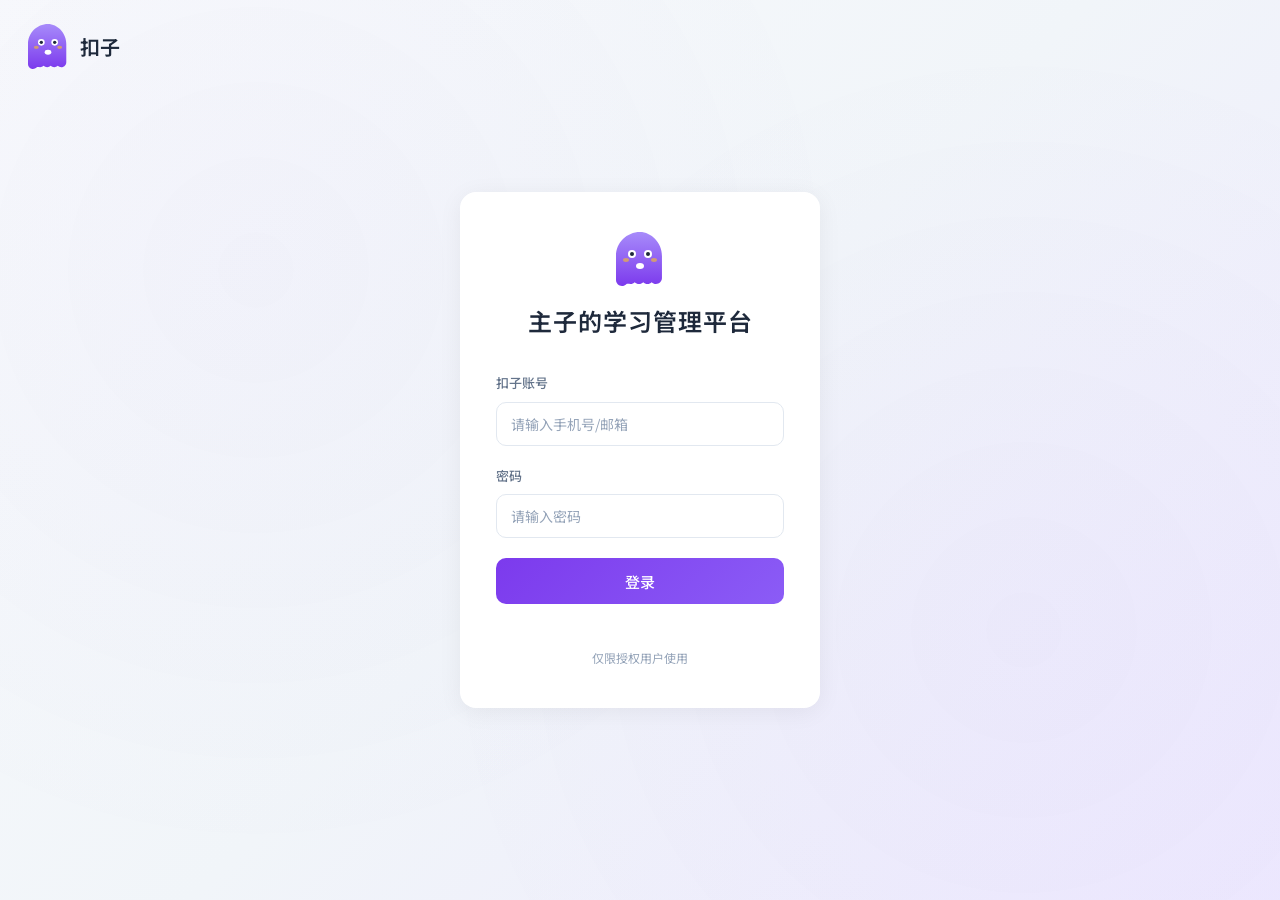
==== pages/task.html @ ba9a8e52 "初始化：龚海滨学习管理系统" ====
<!DOCTYPE html>
<html lang="zh-CN">
<head>
    <meta charset="UTF-8">
    <meta name="viewport" content="width=device-width, initial-scale=1.0">
    <title>任务 - 主子的学习管理平台</title>
    <link href="https://fonts.googleapis.com/css2?family=Noto+Sans+SC:wght@400;500;600;700&display=swap" rel="stylesheet">
    <link rel="stylesheet" href="../css/style.css">
</head>
<body>
    <div class="app-container">
        <header class="app-header">
            <div class="header-left">
                <button class="back-btn" onclick="Router.go('home')">
                    <svg width="16" height="16" viewBox="0 0 24 24" fill="none" stroke="currentColor" stroke-width="2">
                        <polyline points="15 18 9 12 15 6"></polyline>
                    </svg>
                </button>
                <img src="../assets/coze-logo.svg" alt="扣子" style="width: 32px; height: 36px;">
                <span class="header-title">复习任务</span>
            </div>
            <div class="header-right">
                <div class="user-info">
                    <div class="user-avatar">U</div>
                </div>
            </div>
        </header>

        <nav class="bottom-nav">
            <a class="nav-item" href="#home">
                <svg viewBox="0 0 24 24" fill="none" stroke="currentColor" stroke-width="2">
                    <path d="M3 9l9-7 9 7v11a2 2 0 0 1-2 2H5a2 2 0 0 1-2-2z"></path>
                </svg>
                <span>首页</span>
            </a>
            <a class="nav-item" href="#record">
                <svg viewBox="0 0 24 24" fill="none" stroke="currentColor" stroke-width="2">
                    <line x1="12" y1="5" x2="12" y2="19"></line>
                    <line x1="5" y1="12" x2="19" y2="12"></line>
                </svg>
                <span>录入</span>
            </a>
            <a class="nav-item" href="#calendar">
                <svg viewBox="0 0 24 24" fill="none" stroke="currentColor" stroke-width="2">
                    <rect x="3" y="4" width="18" height="18" rx="2"></rect>
                </svg>
                <span>日历</span>
            </a>
            <a class="nav-item active" href="#task">
                <svg viewBox="0 0 24 24" fill="none" stroke="currentColor" stroke-width="2">
                    <path d="M22 11.08V12a10 10 0 1 1-5.93-9.14"></path>
                </svg>
                <span>任务</span>
            </a>
            <a class="nav-item" href="#archive">
                <svg viewBox="0 0 24 24" fill="none" stroke="currentColor" stroke-width="2">
                    <path d="M22 19a2 2 0 0 1-2 2H4a2 2 0 0 1-2-2V5a2 2 0 0 1 2-2h5l2 3h9a2 2 0 0 1 2 2z"></path>
                </svg>
                <span>档案</span>
            </a>
        </nav>

        <main class="app-main">
            <div class="page-header">
                <div class="page-title">复习任务</div>
                <div class="page-subtitle">按时复习，事半功倍</div>
            </div>

            <!-- 任务统计 -->
            <div class="stats-grid mb-6">
                <div class="stat-card">
                    <div class="stat-value" id="pending-count">2</div>
                    <div class="stat-label">待完成</div>
                </div>
                <div class="stat-card">
                    <div class="stat-value" id="completed-count">1</div>
                    <div class="stat-label">已完成</div>
                </div>
            </div>

            <!-- 任务列表 -->
            <div id="task-list">
                <div class="loading"><div class="spinner"></div></div>
            </div>
        </main>
    </div>

    <script src="../js/utils.js"></script>
    <script src="../js/storage.js"></script>
    <script src="../js/router.js"></script>
    <script src="../js/app.js"></script>
    <script>
        document.addEventListener('DOMContentLoaded', function() {
            // 检查登录状态
            if (!Storage.isLoggedIn()) {
                window.location.href = '../index.html';
                return;
            }
            
            loadTasks();
        });

        async function loadTasks() {
            const container = document.getElementById('task-list');

            // 模拟任务数据
            const mockTasks = [
                { id: 'task_1', title: '复习《认知觉醒》第一章', source: '图书', dueDate: Utils.getToday(), status: 'pending', desc: '大脑的原理与本能脑、情绪脑、理智脑' },
                { id: 'task_2', title: '复习《Python编程》基础语法', source: '视频', dueDate: Utils.getRelativeDate(-1), status: 'pending', desc: '数据类型、变量、运算符' },
                { id: 'task_3', title: '完成本周学习总结', source: '综合', dueDate: Utils.getRelativeDate(-3), status: 'completed', desc: '整理本周学习内容' }
            ];

            if (mockTasks.length === 0) {
                container.innerHTML = `
                    <div class="empty-state">
                        <div class="empty-icon">
                            <svg width="40" height="40" viewBox="0 0 24 24" fill="none" stroke="currentColor" stroke-width="2">
                                <path d="M22 11.08V12a10 10 0 1 1-5.93-9.14"></path>
                                <polyline points="22 4 12 14.01 9 11.01"></polyline>
                            </svg>
                        </div>
                        <div class="empty-title">暂无任务</div>
                        <div class="empty-desc">完成学习录入后会自动生成复习任务</div>
                    </div>
                `;
                return;
            }

            // 更新统计
            const pending = mockTasks.filter(t => t.status === 'pending').length;
            const completed = mockTasks.filter(t => t.status === 'completed').length;
            document.getElementById('pending-count').textContent = pending;
            document.getElementById('completed-count').textContent = completed;

            container.innerHTML = `
                <div class="card mb-4">
                    <div class="font-medium mb-4">待完成任务</div>
                    ${mockTasks.filter(t => t.status === 'pending').map(task => `
                        <div class="task-item">
                            <div class="task-checkbox" onclick="toggleTask('${task.id}')"></div>
                            <div class="task-content">
                                <div class="task-title">${task.title}</div>
                                <div class="task-meta">${task.source} · ${task.desc}</div>
                            </div>
                            <div class="task-actions">
                                <button class="btn btn-sm btn-outline" onclick="postponeTask('${task.id}')">延期</button>
                            </div>
                        </div>
                    `).join('')}
                </div>

                <div class="card">
                    <div class="font-medium mb-4">已完成</div>
                    ${mockTasks.filter(t => t.status === 'completed').map(task => `
                        <div class="task-item">
                            <div class="task-checkbox checked" onclick="toggleTask('${task.id}')"></div>
                            <div class="task-content">
                                <div class="task-title text-muted" style="text-decoration: line-through;">${task.title}</div>
                                <div class="task-meta">${task.source}</div>
                            </div>
                        </div>
                    `).join('')}
                </div>
            `;
        }

        async function toggleTask(taskId) {
            const confirmed = await Utils.showConfirm('完成任务', '确认完成此任务？');
            if (confirmed) {
                Utils.showToast('任务已完成 ✓', 'success');
                loadTasks();
            }
        }

        async function postponeTask(taskId) {
            const confirmed = await Utils.showConfirm('延期任务', '确认将此任务延期一天？');
            if (confirmed) {
                Utils.showToast('任务已延期', 'success');
                loadTasks();
            }
        }
    </script>
</body>
</html>
---- css/style.css ----
/* ===================================
   主子的学习管理平台 - 全局样式
   =================================== */

/* CSS Variables */
:root {
    --primary: #7C3AED;
    --primary-light: #8B5CF6;
    --primary-dark: #6D28D9;
    --bg-primary: #F8FAFC;
    --bg-secondary: #F1F5F9;
    --bg-tertiary: #EDE9FE;
    --bg-white: #FFFFFF;
    --text-primary: #1E293B;
    --text-secondary: #64748B;
    --text-muted: #94A3B8;
    --border-light: #E2E8F0;
    --success: #10B981;
    --warning: #F59E0B;
    --error: #EF4444;
    --shadow-md: 0 4px 24px rgba(0, 0, 0, 0.06);
    --radius-sm: 6px;
    --radius-md: 10px;
    --radius-lg: 16px;
    --transition: 0.2s ease;
    --font-sans: 'Noto Sans SC', -apple-system, BlinkMacSystemFont, sans-serif;
}

* { margin: 0; padding: 0; box-sizing: border-box; }
html { font-size: 16px; -webkit-tap-highlight-color: transparent; }
body {
    font-family: var(--font-sans);
    background: var(--bg-primary);
    color: var(--text-primary);
    line-height: 1.6;
    min-height: 100vh;
    -webkit-font-smoothing: antialiased;
}

/* 登录页 */
.coze-header {
    position: fixed; top: 24px; left: 28px;
    display: flex; align-items: center; gap: 12px; z-index: 100;
}
.coze-text { font-size: 20px; font-weight: 600; color: var(--text-primary); }
.login-container {
    width: 360px; background: var(--bg-white);
    border-radius: var(--radius-lg); padding: 40px 36px;
    box-shadow: var(--shadow-md); position: relative; z-index: 10;
}
.logo { text-align: center; margin-bottom: 32px; }
.logo-icon { width: 48px; height: 54px; margin: 0 auto 16px; }
.platform-name {
    font-size: 24px; font-weight: 600; color: var(--text-primary); letter-spacing: 1px;
}
.form-group { margin-bottom: 20px; }
.form-group label {
    display: block; font-size: 13px; font-weight: 500;
    color: var(--text-secondary); margin-bottom: 8px;
}
.form-group input {
    width: 100%; height: 44px; padding: 0 14px;
    border: 1px solid var(--border-light); border-radius: var(--radius-md);
    font-size: 14px; color: var(--text-primary); outline: none;
    transition: var(--transition); font-family: inherit;
}
.form-group input:focus {
    border-color: var(--primary);
    box-shadow: 0 0 0 3px rgba(124, 58, 237, 0.1);
}
.form-group input::placeholder { color: var(--text-muted); }
.login-btn {
    width: 100%; height: 46px;
    background: linear-gradient(135deg, var(--primary) 0%, var(--primary-light) 100%);
    border: none; border-radius: var(--radius-md);
    font-size: 15px; font-weight: 500; color: white;
    cursor: pointer; transition: var(--transition); margin-bottom: 20px;
}
.login-btn:hover {
    transform: translateY(-1px);
    box-shadow: 0 4px 12px rgba(124, 58, 237, 0.3);
}
.divider { display: flex; align-items: center; margin: 24px 0; }
.divider-line { flex: 1; height: 1px; background: var(--border-light); }
.divider-text { padding: 0 16px; font-size: 12px; color: var(--text-muted); }
.wechat-btn {
    width: 100%; height: 46px; background: #07C160;
    border: none; border-radius: var(--radius-md);
    font-size: 15px; font-weight: 500; color: white;
    cursor: pointer; transition: var(--transition);
    display: flex; align-items: center; justify-content: center; gap: 8px;
}
.wechat-btn:hover { background: #06AD56; transform: translateY(-1px); }
.wechat-btn svg { width: 20px; height: 20px; }
.footer-text { text-align: center; margin-top: 24px; font-size: 12px; color: var(--text-muted); }

/* 应用布局 */
.app-container { min-height: 100vh; display: flex; flex-direction: column; }
body > .app-container { min-height: 100vh; }
.app-header {
    position: sticky; top: 0; background: var(--bg-white);
    border-bottom: 1px solid var(--border-light);
    padding: 12px 20px; z-index: 50;
    display: flex; align-items: center; justify-content: space-between;
}
.header-left { display: flex; align-items: center; gap: 12px; }
.header-title { font-size: 18px; font-weight: 600; color: var(--text-primary); }
.user-info { display: flex; align-items: center; gap: 8px; }
.user-avatar {
    width: 36px; height: 36px; border-radius: 50%;
    background: var(--bg-tertiary);
    display: flex; align-items: center; justify-content: center;
    color: var(--primary); font-weight: 600; font-size: 14px;
}
.back-btn {
    display: flex; align-items: center; justify-content: center;
    width: 36px; height: 36px; padding: 0;
    background: transparent; border: none; border-radius: 50%;
    color: var(--text-secondary); cursor: pointer;
    transition: var(--transition);
}
.back-btn:hover { 
    background: var(--bg-tertiary); 
    color: var(--primary); 
}
.back-btn svg { width: 20px; height: 20px; }
.app-main {
    flex: 1; padding: 20px; padding-bottom: 90px;
    max-width: 1200px; margin: 0 auto; width: 100%;
}
.page-header { margin-bottom: 24px; }
.page-title { font-size: 24px; font-weight: 600; color: var(--text-primary); margin-bottom: 8px; }
.page-subtitle { font-size: 14px; color: var(--text-secondary); }

/* 底部导航 */
.bottom-nav {
    position: fixed; bottom: 0; left: 0; right: 0;
    background: var(--bg-white); border-top: 1px solid var(--border-light);
    display: flex; justify-content: space-around;
    padding: 8px 0; padding-bottom: env(safe-area-inset-bottom, 8px); z-index: 50;
}
.nav-item {
    display: flex; flex-direction: column; align-items: center; gap: 4px;
    padding: 8px 12px; background: none; border: none;
    color: var(--text-muted); font-size: 11px; cursor: pointer;
    transition: var(--transition); text-decoration: none;
}
.nav-item svg { width: 24px; height: 24px; }
.nav-item.active { color: var(--primary); }
.nav-item:hover { color: var(--primary-light); }

/* 卡片 */
.card {
    background: var(--bg-white); border-radius: var(--radius-lg);
    padding: 20px; box-shadow: 0 1px 2px rgba(0,0,0,0.05);
}
.card-header {
    display: flex; align-items: center; justify-content: space-between; margin-bottom: 16px;
}
.card-title { font-size: 16px; font-weight: 600; color: var(--text-primary); }
.card-badge {
    padding: 4px 10px; background: var(--bg-tertiary);
    border-radius: 20px; font-size: 12px; color: var(--primary);
}

/* 按钮 */
.btn {
    display: inline-flex; align-items: center; justify-content: center; gap: 8px;
    padding: 12px 24px; border: none; border-radius: var(--radius-md);
    font-size: 14px; font-weight: 500; cursor: pointer;
    transition: var(--transition); font-family: inherit; text-decoration: none;
}
.btn-primary {
    background: linear-gradient(135deg, var(--primary) 0%, var(--primary-light) 100%);
    color: white;
}
.btn-primary:hover { transform: translateY(-1px); box-shadow: 0 4px 12px rgba(124,58,237,0.3); }
.btn-secondary { background: var(--bg-secondary); color: var(--text-primary); }
.btn-secondary:hover { background: var(--bg-tertiary); }
.btn-success { background: var(--success); color: white; }
.btn-danger { background: var(--error); color: white; }
.btn-outline {
    background: transparent; border: 1px solid var(--border-light); color: var(--text-secondary);
}
.btn-outline:hover { border-color: var(--primary); color: var(--primary); }
.btn-lg { height: 50px; padding: 0 32px; font-size: 15px; }
.btn-sm { height: 36px; padding: 0 16px; font-size: 13px; }

/* 表单 */
.form-item { margin-bottom: 20px; }
.form-label { display: block; font-size: 14px; font-weight: 500; color: var(--text-secondary); margin-bottom: 8px; }
.form-input {
    width: 100%; height: 48px; padding: 0 16px;
    border: 1px solid var(--border-light); border-radius: var(--radius-md);
    font-size: 15px; color: var(--text-primary); outline: none;
    transition: var(--transition); font-family: inherit; background: var(--bg-white);
}
.form-input:focus {
    border-color: var(--primary);
    box-shadow: 0 0 0 3px rgba(124,58,237,0.1);
}
.form-textarea { min-height: 120px; padding: 12px 16px; resize: vertical; }
.form-select {
    appearance: none;
    background-image: url("data:image/svg+xml,%3Csvg xmlns='http://www.w3.org/2000/svg' width='16' height='16' viewBox='0 0 24 24' fill='none' stroke='%2364748B' stroke-width='2'%3E%3Cpolyline points='6 9 12 15 18 9'%3E%3C/polyline%3E%3C/svg%3E");
    background-repeat: no-repeat; background-position: right 16px center; padding-right: 48px;
}

/* 标签 */
.tag {
    display: inline-flex; align-items: center; padding: 4px 12px;
    border-radius: 20px; font-size: 12px; font-weight: 500;
}
.tag-primary { background: var(--bg-tertiary); color: var(--primary); }
.tag-success { background: rgba(16,185,129,0.1); color: var(--success); }
.tag-warning { background: rgba(245,158,11,0.1); color: var(--warning); }
.tag-info { background: rgba(59,130,246,0.1); color: #3B82F6; }
.tag-error { background: rgba(239,68,68,0.1); color: var(--error); }

/* 模态框 */
.modal-overlay {
    position: fixed; top: 0; left: 0; right: 0; bottom: 0;
    background: rgba(0,0,0,0.5); display: flex; align-items: center;
    justify-content: center; z-index: 1000; opacity: 0; visibility: hidden;
    transition: var(--transition);
}
.modal-overlay.active { opacity: 1; visibility: visible; }
.modal {
    background: var(--bg-white); border-radius: var(--radius-lg);
    padding: 24px; max-width: 400px; width: 90%;
    transform: scale(0.9); transition: var(--transition);
}
.modal-overlay.active .modal { transform: scale(1); }
.modal-header { text-align: center; margin-bottom: 20px; }
.modal-title { font-size: 18px; font-weight: 600; color: var(--text-primary); }
.modal-body { margin-bottom: 24px; text-align: center; color: var(--text-secondary); }
.modal-footer { display: flex; gap: 12px; }
.modal-footer .btn { flex: 1; }

/* 列表项 */
.list-item {
    display: flex; align-items: center; padding: 16px;
    background: var(--bg-white); border-radius: var(--radius-md);
    margin-bottom: 12px; cursor: pointer; transition: var(--transition);
}
.list-item:hover { background: var(--bg-secondary); }
.list-item-icon {
    width: 44px; height: 44px; border-radius: var(--radius-md);
    background: var(--bg-tertiary); display: flex; align-items: center;
    justify-content: center; margin-right: 16px; color: var(--primary);
}
.list-item-content { flex: 1; }
.list-item-title { font-size: 15px; font-weight: 500; color: var(--text-primary); margin-bottom: 4px; }
.list-item-desc { font-size: 13px; color: var(--text-secondary); }
.list-item-arrow { color: var(--text-muted); }

/* 空状态 */
.empty-state { text-align: center; padding: 60px 20px; }
.empty-icon {
    width: 80px; height: 80px; margin: 0 auto 20px;
    background: var(--bg-tertiary); border-radius: 50%;
    display: flex; align-items: center; justify-content: center; color: var(--text-muted);
}
.empty-title { font-size: 16px; font-weight: 500; color: var(--text-secondary); margin-bottom: 8px; }
.empty-desc { font-size: 14px; color: var(--text-muted); }

/* 日历 */
.calendar { background: var(--bg-white); border-radius: var(--radius-lg); padding: 20px; }
.calendar-header {
    display: flex; align-items: center; justify-content: space-between; margin-bottom: 20px;
}
.calendar-title { font-size: 16px; font-weight: 600; }
.calendar-nav { display: flex; gap: 8px; }
.calendar-nav button {
    width: 32px; height: 32px; border: none; border-radius: var(--radius-sm);
    background: var(--bg-secondary); cursor: pointer; color: var(--text-secondary);
}
.calendar-nav button:hover { background: var(--bg-tertiary); color: var(--primary); }
.calendar-weekdays {
    display: grid; grid-template-columns: repeat(7, 1fr); gap: 8px; margin-bottom: 8px;
}
.calendar-weekday {
    text-align: center; font-size: 12px; font-weight: 500; color: var(--text-muted);
    padding: 8px 0;
}
.calendar-days {
    display: grid; grid-template-columns: repeat(7, 1fr); gap: 8px;
}
.calendar-day {
    aspect-ratio: 1; display: flex; align-items: center; justify-content: center;
    font-size: 14px; border-radius: var(--radius-md); cursor: pointer;
    transition: var(--transition); position: relative;
}
.calendar-day:hover { background: var(--bg-secondary); }
.calendar-day.today { border: 2px solid var(--primary); }
.calendar-day.selected { background: var(--primary); color: white; }
.calendar-day.other-month { color: var(--text-muted); }
.calendar-day .record-count {
    position: absolute; bottom: 2px; right: 2px; font-size: 10px; color: var(--primary);
}
.calendar-day.level-1 { background: rgba(124,58,237,0.15); }
.calendar-day.level-2 { background: rgba(124,58,237,0.3); }
.calendar-day.level-3 { background: rgba(124,58,237,0.5); color: white; }

/* 功能入口 */
.quick-actions { display: grid; grid-template-columns: repeat(4, 1fr); gap: 12px; }
.quick-action {
    display: flex; flex-direction: column; align-items: center; gap: 8px;
    padding: 16px 8px; background: var(--bg-white); border-radius: var(--radius-md);
    cursor: pointer; transition: var(--transition);
}
.quick-action:hover { transform: translateY(-2px); box-shadow: var(--shadow-md); }
.quick-action-icon {
    width: 48px; height: 48px; border-radius: var(--radius-md);
    background: var(--bg-tertiary); display: flex; align-items: center;
    justify-content: center; color: var(--primary);
}
.quick-action-label { font-size: 13px; color: var(--text-secondary); }

/* Tab 切换 */
.tabs { display: flex; background: var(--bg-secondary); border-radius: var(--radius-md); padding: 4px; margin-bottom: 20px; }
.tab {
    flex: 1; padding: 10px 16px; border: none; background: transparent;
    font-size: 14px; color: var(--text-secondary); cursor: pointer;
    border-radius: var(--radius-sm); transition: var(--transition);
}
.tab.active { background: var(--bg-white); color: var(--primary); font-weight: 500; box-shadow: 0 1px 3px rgba(0,0,0,0.1); }

/* 星级评分 */
.star-rating { display: flex; gap: 4px; }
.star {
    width: 24px; height: 24px; cursor: pointer; color: var(--border-light);
    transition: var(--transition);
}
.star.active, .star:hover { color: #FBBF24; }
.star.half { color: #FBBF24; }

/* 录音按钮 */
.record-btn {
    width: 64px; height: 64px; border-radius: 50%; border: none;
    background: var(--error); color: white; cursor: pointer;
    display: flex; align-items: center; justify-content: center;
    transition: var(--transition); position: relative;
}
.record-btn:hover { transform: scale(1.05); box-shadow: 0 4px 12px rgba(239,68,68,0.3); }
.record-btn.recording {
    animation: pulse 1.5s infinite;
}
@keyframes pulse {
    0%, 100% { box-shadow: 0 0 0 0 rgba(239,68,68,0.4); }
    50% { box-shadow: 0 0 0 20px rgba(239,68,68,0); }
}
.record-btn svg { width: 28px; height: 28px; }

/* 答题卡 */
.question-card {
    background: var(--bg-white); border-radius: var(--radius-lg);
    padding: 20px; margin-bottom: 16px;
}
.question-header {
    display: flex; align-items: center; justify-content: space-between; margin-bottom: 12px;
}
.question-type {
    padding: 4px 10px; border-radius: 20px; font-size: 12px;
}
.question-type.memory { background: rgba(124,58,237,0.1); color: var(--primary); }
.question-type.understanding { background: rgba(16,185,129,0.1); color: var(--success); }
.question-source { font-size: 12px; color: var(--text-muted); }
.question-text { font-size: 15px; color: var(--text-primary); margin-bottom: 16px; line-height: 1.8; }
.question-answer { margin-top: 16px; }
.question-answer label {
    display: block; font-size: 13px; color: var(--text-secondary); margin-bottom: 8px;
}

/* 统计图表区域 */
.stats-grid { display: grid; grid-template-columns: repeat(2, 1fr); gap: 16px; }
.stat-card {
    background: var(--bg-white); border-radius: var(--radius-lg);
    padding: 20px; text-align: center;
}
.stat-value { font-size: 28px; font-weight: 700; color: var(--primary); }
.stat-label { font-size: 13px; color: var(--text-secondary); margin-top: 4px; }
.stat-trend { font-size: 12px; margin-top: 8px; }
.stat-trend.up { color: var(--success); }
.stat-trend.down { color: var(--error); }

/* 进度条 */
.progress-bar {
    height: 8px; background: var(--bg-secondary); border-radius: 4px; overflow: hidden;
}
.progress-fill {
    height: 100%; background: linear-gradient(90deg, var(--primary), var(--primary-light));
    border-radius: 4px; transition: width 0.5s ease;
}

/* 任务列表 */
.task-item {
    display: flex; align-items: center; padding: 16px;
    background: var(--bg-white); border-radius: var(--radius-md);
    margin-bottom: 12px;
}
.task-checkbox {
    width: 22px; height: 22px; border: 2px solid var(--border-light);
    border-radius: 50%; margin-right: 16px; cursor: pointer;
    display: flex; align-items: center; justify-content: center;
    transition: var(--transition);
}
.task-checkbox:hover { border-color: var(--primary); }
.task-checkbox.checked { background: var(--success); border-color: var(--success); color: white; }
.task-checkbox.checked::after {
    content: '✓'; font-size: 14px;
}
.task-content { flex: 1; }
.task-title { font-size: 15px; color: var(--text-primary); }
.task-meta { font-size: 12px; color: var(--text-muted); margin-top: 4px; }
.task-actions { display: flex; gap: 8px; }

/* 知识库 */
.knowledge-tree { padding: 0; }
.knowledge-item {
    padding: 12px 16px; border-bottom: 1px solid var(--border-light);
    cursor: pointer; transition: var(--transition);
}
.knowledge-item:hover { background: var(--bg-secondary); }
.knowledge-item-title {
    font-size: 15px; font-weight: 500; color: var(--text-primary);
    display: flex; align-items: center; justify-content: space-between;
}
.knowledge-item-content { font-size: 13px; color: var(--text-secondary); margin-top: 8px; }

/* Toast */
.toast {
    position: fixed; bottom: 100px; left: 50%; transform: translateX(-50%) translateY(20px);
    background: var(--text-primary); color: white; padding: 12px 24px;
    border-radius: var(--radius-md); font-size: 14px; opacity: 0; visibility: hidden;
    transition: var(--transition); z-index: 2000;
}
.toast.show { opacity: 1; visibility: visible; transform: translateX(-50%) translateY(0); }
.toast.success { background: var(--success); }
.toast.error { background: var(--error); }

/* 加载动画 */
.loading { display: flex; align-items: center; justify-content: center; padding: 40px; }
.spinner {
    width: 32px; height: 32px; border: 3px solid var(--border-light);
    border-top-color: var(--primary); border-radius: 50%;
    animation: spin 0.8s linear infinite;
}
@keyframes spin { to { transform: rotate(360deg); } }

/* 工具类 */
.text-center { text-align: center; }
.text-muted { color: var(--text-muted); }
.text-success { color: var(--success); }
.text-error { color: var(--error); }
.font-medium { font-weight: 500; }
.font-semibold { font-weight: 600; }
.mt-2 { margin-top: 8px; }
.mt-4 { margin-top: 16px; }
.mt-6 { margin-top: 24px; }
.mb-2 { margin-bottom: 8px; }
.mb-4 { margin-bottom: 16px; }
.mb-6 { margin-bottom: 24px; }
.flex { display: flex; }
.items-center { align-items: center; }
.justify-between { justify-content: space-between; }
.gap-2 { gap: 8px; }
.gap-3 { gap: 12px; }
.gap-4 { gap: 16px; }

/* 响应式 */
@media (min-width: 768px) {
    .app-main { padding: 24px 32px; padding-bottom: 100px; }
    .quick-actions { grid-template-columns: repeat(5, 1fr); }
}
@media (min-width: 1024px) {
    .bottom-nav { display: none; }
    .app-main { padding-bottom: 24px; padding-left: 240px; }
    .sidebar-nav {
        position: fixed; left: 0; top: 60px; bottom: 0; width: 220px;
        background: var(--bg-white); border-right: 1px solid var(--border-light);
        padding: 20px 0; overflow-y: auto;
    }
    .sidebar-nav .nav-item {
        flex-direction: row; justify-content: flex-start;
        padding: 12px 24px; gap: 12px; font-size: 14px; color: var(--text-secondary);
    }
    .sidebar-nav .nav-item.active {
        background: var(--bg-tertiary); color: var(--primary);
        border-right: 3px solid var(--primary);
    }
    .stats-grid { grid-template-columns: repeat(4, 1fr); }
}
@media (max-width: 1023px) {
    .sidebar-nav { display: none; }
}

/* Toast 提示 */
.toast {
    position: fixed;
    bottom: 100px;
    left: 50%;
    transform: translateX(-50%) translateY(20px);
    background: var(--text-primary);
    color: white;
    padding: 14px 28px;
    border-radius: var(--radius-md);
    font-size: 14px;
    opacity: 0;
    visibility: hidden;
    transition: all 0.3s ease;
    z-index: 3000;
    box-shadow: 0 4px 12px rgba(0,0,0,0.15);
    max-width: 90%;
    text-align: center;
}
.toast.show {
    opacity: 1;
    visibility: visible;
    transform: translateX(-50%) translateY(0);
}
.toast.success { background: var(--success); }
.toast.error { background: var(--error); }
.toast.warning { background: var(--warning); }

/* 统一确认弹窗样式 */
.confirm-modal-overlay {
    position: fixed;
    top: 0;
    left: 0;
    right: 0;
    bottom: 0;
    background: rgba(0, 0, 0, 0.5);
    z-index: 2000;
    display: flex;
    align-items: center;
    justify-content: center;
    opacity: 0;
    visibility: hidden;
    transition: all 0.3s ease;
}
.confirm-modal-overlay.show {
    opacity: 1;
    visibility: visible;
}
.confirm-modal {
    background: white;
    border-radius: var(--radius-lg);
    padding: 28px 32px;
    width: 320px;
    max-width: 90%;
    text-align: center;
    transform: scale(0.9);
    transition: transform 0.3s ease;
}
.confirm-modal-overlay.show .confirm-modal {
    transform: scale(1);
}
.confirm-title {
    font-size: 18px;
    font-weight: 600;
    color: var(--text-primary);
    margin-bottom: 12px;
}
.confirm-message {
    font-size: 14px;
    color: var(--text-secondary);
    margin-bottom: 24px;
    line-height: 1.6;
}
.confirm-buttons {
    display: flex;
    gap: 12px;
}
.confirm-buttons .btn {
    flex: 1;
    height: 44px;
}
.confirm-btn-cancel {
    background: var(--bg-secondary);
    color: var(--text-secondary);
    border: none;
}
.confirm-btn-cancel:hover {
    background: var(--border-light);
    color: var(--text-primary);
}
.confirm-btn-confirm {
    background: linear-gradient(135deg, var(--primary) 0%, var(--primary-light) 100%);
    color: white;
    border: none;
}
.confirm-btn-confirm:hover {
    box-shadow: 0 4px 12px rgba(124, 58, 237, 0.3);
}

/* 浮动添加按钮 */
.fab {
    position: fixed;
    right: 24px;
    bottom: 90px;
    width: 56px;
    height: 56px;
    border-radius: 50%;
    background: linear-gradient(135deg, var(--primary) 0%, var(--primary-light) 100%);
    color: white;
    border: none;
    cursor: pointer;
    display: flex;
    align-items: center;
    justify-content: center;
    box-shadow: 0 4px 16px rgba(124, 58, 237, 0.4);
    transition: all 0.3s ease;
    z-index: 100;
}
.fab:hover {
    transform: scale(1.1);
    box-shadow: 0 6px 20px rgba(124, 58, 237, 0.5);
}
.fab:active {
    transform: scale(0.95);
}

/* 搜索框样式 */
.search-box {
    display: flex;
    align-items: center;
    gap: 10px;
    padding: 10px 14px;
    background: var(--bg-secondary);
    border-radius: var(--radius-md);
    border: 1px solid transparent;
    transition: all 0.2s ease;
}
.search-box:focus-within {
    background: white;
    border-color: var(--primary);
    box-shadow: 0 0 0 3px rgba(124, 58, 237, 0.1);
}
.search-box svg {
    color: var(--text-muted);
    flex-shrink: 0;
}
.search-box input {
    flex: 1;
    border: none;
    background: transparent;
    font-size: 14px;
    color: var(--text-primary);
    outline: none;
}
.search-box input::placeholder {
    color: var(--text-muted);
}

/* 表单输入框样式（用于弹窗） */
.form-input {
    width: 100%;
    height: 44px;
    padding: 0 14px;
    border: 1px solid var(--border-light);
    border-radius: var(--radius-md);
    font-size: 14px;
    color: var(--text-primary);
    background: white;
    outline: none;
    transition: all 0.2s ease;
    font-family: inherit;
}
.form-input:focus {
    border-color: var(--primary);
    box-shadow: 0 0 0 3px rgba(124, 58, 237, 0.1);
}
.form-input::placeholder {
    color: var(--text-muted);
}
.form-select {
    appearance: none;
    background-image: url("data:image/svg+xml,%3Csvg xmlns='http://www.w3.org/2000/svg' width='16' height='16' viewBox='0 0 24 24' fill='none' stroke='%2394A3B8' stroke-width='2'%3E%3Cpolyline points='6 9 12 15 18 9'%3E%3C/polyline%3E%3C/svg%3E");
    background-repeat: no-repeat;
    background-position: right 12px center;
    padding-right: 36px;
}
.form-textarea {
    height: auto;
    min-height: 80px;
    padding: 12px 14px;
    resize: vertical;
}
.form-label {
    display: block;
    font-size: 13px;
    font-weight: 500;
    color: var(--text-secondary);
    margin-bottom: 8px;
}
.form-item {
    margin-bottom: 16px;
}

/* 弹窗遮罩层 */
.modal-overlay {
    position: fixed;
    top: 0;
    left: 0;
    right: 0;
    bottom: 0;
    background: rgba(0, 0, 0, 0.5);
    z-index: 2000;
    display: flex;
    align-items: center;
    justify-content: center;
}
.modal-overlay.active {
    display: flex;
}
.modal-content {
    background: white;
    border-radius: var(--radius-lg);
    padding: 28px 24px;
    width: 90%;
    max-width: 400px;
    position: relative;
}
.modal-close {
    position: absolute;
    top: 16px;
    right: 16px;
    width: 28px;
    height: 28px;
    border: none;
    background: var(--bg-secondary);
    border-radius: 50%;
    cursor: pointer;
    font-size: 18px;
    color: var(--text-secondary);
    display: flex;
    align-items: center;
    justify-content: center;
    transition: all 0.2s ease;
}
.modal-close:hover {
    background: var(--border-light);
    color: var(--text-primary);
}
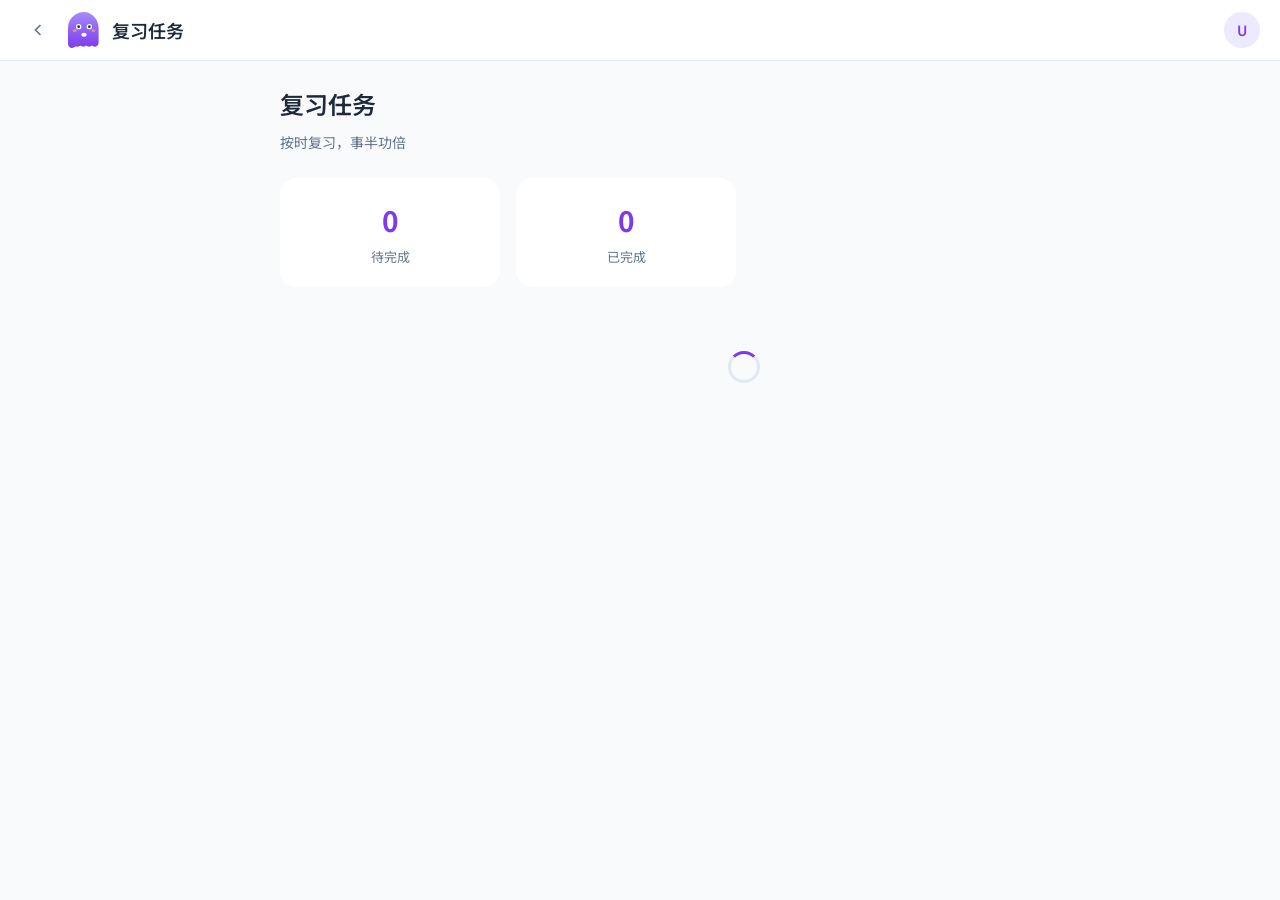
==== commit 6d3b7172: "feat: 重大更新 - 首页：删除快捷入口，日历颜色按学习类型数量显示 - 底部导航：任务Tab红色气泡显示未完成数 - 用户头像：显示'N' - 任务系统：自动生成天任务/周任务，过期逻辑 - A" ====
--- a/pages/task.html
+++ b/pages/task.html
@@ -69,11 +69,11 @@
             <!-- 任务统计 -->
             <div class="stats-grid mb-6">
                 <div class="stat-card">
-                    <div class="stat-value" id="pending-count">2</div>
+                    <div class="stat-value" id="pending-count">0</div>
                     <div class="stat-label">待完成</div>
                 </div>
                 <div class="stat-card">
-                    <div class="stat-value" id="completed-count">1</div>
+                    <div class="stat-value" id="completed-count">0</div>
                     <div class="stat-label">已完成</div>
                 </div>
             </div>
@@ -81,6 +81,15 @@
             <!-- 任务列表 -->
             <div id="task-list">
                 <div class="loading"><div class="spinner"></div></div>
+            </div>
+
+            <!-- 已过期统计区 -->
+            <div id="expired-section" class="mt-6" style="display: none;">
+                <div class="section-header" onclick="toggleExpiredSection()">
+                    <span class="section-title">已过期统计区</span>
+                    <span class="section-toggle" id="expired-toggle">▼</span>
+                </div>
+                <div id="expired-list" class="expired-section"></div>
             </div>
         </main>
     </div>
@@ -100,85 +109,357 @@
             loadTasks();
         });
 
+        /**
+         * 加载任务列表
+         */
         async function loadTasks() {
             const container = document.getElementById('task-list');
-
-            // 模拟任务数据
-            const mockTasks = [
-                { id: 'task_1', title: '复习《认知觉醒》第一章', source: '图书', dueDate: Utils.getToday(), status: 'pending', desc: '大脑的原理与本能脑、情绪脑、理智脑' },
-                { id: 'task_2', title: '复习《Python编程》基础语法', source: '视频', dueDate: Utils.getRelativeDate(-1), status: 'pending', desc: '数据类型、变量、运算符' },
-                { id: 'task_3', title: '完成本周学习总结', source: '综合', dueDate: Utils.getRelativeDate(-3), status: 'completed', desc: '整理本周学习内容' }
-            ];
-
-            if (mockTasks.length === 0) {
+            const expiredSection = document.getElementById('expired-section');
+            const expiredList = document.getElementById('expired-list');
+
+            try {
+                // 获取待完成任务
+                const pendingTasks = await TaskSystem.getPendingTasks();
+                
+                // 获取已过期任务
+                const expiredTasks = await TaskSystem.getExpiredTasks();
+                
+                // 获取已完成任务
+                const allTasks = await TaskSystem.getAllTasks();
+                const completedTasks = [
+                    ...allTasks.daily.filter(t => t.status === TaskStatus.COMPLETED),
+                    ...allTasks.weekly.filter(t => t.status === TaskStatus.COMPLETED)
+                ].sort((a, b) => new Date(b.completedAt) - new Date(a.completedAt));
+
+                // 更新统计
+                document.getElementById('pending-count').textContent = pendingTasks.length;
+                document.getElementById('completed-count').textContent = completedTasks.length;
+
+                // 渲染待完成任务
+                if (pendingTasks.length === 0 && completedTasks.length === 0 && expiredTasks.length === 0) {
+                    container.innerHTML = `
+                        <div class="empty-state">
+                            <div class="empty-icon">
+                                <svg width="40" height="40" viewBox="0 0 24 24" fill="none" stroke="currentColor" stroke-width="2">
+                                    <path d="M22 11.08V12a10 10 0 1 1-5.93-9.14"></path>
+                                    <polyline points="22 4 12 14.01 9 11.01"></polyline>
+                                </svg>
+                            </div>
+                            <div class="empty-title">暂无任务</div>
+                            <div class="empty-desc">完成学习录入后会自动生成复习任务</div>
+                        </div>
+                    `;
+                    expiredSection.style.display = 'none';
+                    return;
+                }
+
+                // 渲染待完成任务
+                let html = '';
+                
+                if (pendingTasks.length > 0) {
+                    html += `
+                        <div class="card mb-4">
+                            <div class="font-medium mb-4">待完成任务</div>
+                            ${pendingTasks.map(task => renderTaskItem(task, 'pending')).join('')}
+                        </div>
+                    `;
+                }
+
+                // 渲染已完成任务
+                if (completedTasks.length > 0) {
+                    html += `
+                        <div class="card mb-4">
+                            <div class="font-medium mb-4">已完成</div>
+                            ${completedTasks.slice(0, 5).map(task => renderTaskItem(task, 'completed')).join('')}
+                            ${completedTasks.length > 5 ? `<div class="text-center text-muted" style="padding: 10px;">更多 ${completedTasks.length - 5} 个已完成任务</div>` : ''}
+                        </div>
+                    `;
+                }
+
+                container.innerHTML = html;
+
+                // 渲染已过期任务（灰色显示）
+                if (expiredTasks.length > 0) {
+                    expiredSection.style.display = 'block';
+                    expiredList.innerHTML = `
+                        <div class="card">
+                            ${expiredTasks.map(task => renderTaskItem(task, 'expired')).join('')}
+                        </div>
+                    `;
+                } else {
+                    expiredSection.style.display = 'none';
+                }
+
+            } catch (error) {
+                console.error('加载任务失败:', error);
                 container.innerHTML = `
                     <div class="empty-state">
-                        <div class="empty-icon">
-                            <svg width="40" height="40" viewBox="0 0 24 24" fill="none" stroke="currentColor" stroke-width="2">
-                                <path d="M22 11.08V12a10 10 0 1 1-5.93-9.14"></path>
-                                <polyline points="22 4 12 14.01 9 11.01"></polyline>
-                            </svg>
-                        </div>
-                        <div class="empty-title">暂无任务</div>
-                        <div class="empty-desc">完成学习录入后会自动生成复习任务</div>
+                        <div class="empty-title">加载失败</div>
+                        <div class="empty-desc">请稍后重试</div>
                     </div>
                 `;
+            }
+        }
+
+        /**
+         * 渲染单个任务项
+         */
+        function renderTaskItem(task, displayStatus) {
+            const isExpired = displayStatus === 'expired';
+            const isCompleted = displayStatus === 'completed';
+            const taskType = Utils.formatTaskType(task.type);
+            const expireText = Utils.formatExpireTime(task.expireAt);
+            
+            // 获取任务描述
+            let taskDesc = '';
+            if (task.type === TaskTypes.DAILY) {
+                const contentNames = task.contents.map(c => c.contentName).join('、');
+                taskDesc = `${task.contents.length}个学习内容 · 约${task.estimatedMinutes}分钟`;
+            } else if (task.type === TaskTypes.WEEKLY) {
+                taskDesc = `共${task.totalContents}个内容 · ${task.totalRecords}条记录`;
+            }
+
+            // 状态样式
+            const statusClass = isExpired ? 'task-expired' : (isCompleted ? 'task-completed' : '');
+            const checkboxClass = isCompleted ? 'checked' : (isExpired ? 'expired' : '');
+            const titleClass = isExpired ? 'text-expired' : (isCompleted ? 'text-muted' : '');
+            const strikethrough = isCompleted ? 'style="text-decoration: line-through;"' : '';
+
+            return `
+                <div class="task-item ${statusClass}" data-task-id="${task.id}" data-task-type="${task.type}">
+                    <div class="task-checkbox ${checkboxClass}" onclick="handleTaskClick('${task.id}', '${task.type}', '${displayStatus}')"></div>
+                    <div class="task-content" style="flex: 1;">
+                        <div class="task-title ${titleClass}" ${strikethrough}>
+                            ${task.name}
+                            <span class="task-type-badge">${taskType}</span>
+                        </div>
+                        <div class="task-meta ${isExpired ? 'text-expired' : ''}">${taskDesc}</div>
+                        <div class="task-expire ${isExpired ? 'text-expired' : 'text-muted'}">${expireText}</div>
+                    </div>
+                    ${!isExpired && !isCompleted ? `
+                        <div class="task-actions">
+                            <button class="btn btn-sm btn-outline" onclick="handlePostpone('${task.id}', '${task.type}')">延期</button>
+                        </div>
+                    ` : ''}
+                </div>
+            `;
+        }
+
+        /**
+         * 处理任务点击（完成/查看详情）
+         */
+        async function handleTaskClick(taskId, taskType, displayStatus) {
+            if (displayStatus === 'completed' || displayStatus === 'expired') {
+                // 已完成或已过期，点击查看详情
+                await showTaskDetail(taskId, taskType);
                 return;
             }
 
-            // 更新统计
-            const pending = mockTasks.filter(t => t.status === 'pending').length;
-            const completed = mockTasks.filter(t => t.status === 'completed').length;
-            document.getElementById('pending-count').textContent = pending;
-            document.getElementById('completed-count').textContent = completed;
-
-            container.innerHTML = `
-                <div class="card mb-4">
-                    <div class="font-medium mb-4">待完成任务</div>
-                    ${mockTasks.filter(t => t.status === 'pending').map(task => `
-                        <div class="task-item">
-                            <div class="task-checkbox" onclick="toggleTask('${task.id}')"></div>
-                            <div class="task-content">
-                                <div class="task-title">${task.title}</div>
-                                <div class="task-meta">${task.source} · ${task.desc}</div>
-                            </div>
-                            <div class="task-actions">
-                                <button class="btn btn-sm btn-outline" onclick="postponeTask('${task.id}')">延期</button>
-                            </div>
-                        </div>
-                    `).join('')}
-                </div>
-
-                <div class="card">
-                    <div class="font-medium mb-4">已完成</div>
-                    ${mockTasks.filter(t => t.status === 'completed').map(task => `
-                        <div class="task-item">
-                            <div class="task-checkbox checked" onclick="toggleTask('${task.id}')"></div>
-                            <div class="task-content">
-                                <div class="task-title text-muted" style="text-decoration: line-through;">${task.title}</div>
-                                <div class="task-meta">${task.source}</div>
-                            </div>
-                        </div>
-                    `).join('')}
-                </div>
-            `;
-        }
-
-        async function toggleTask(taskId) {
+            // 待完成任务，点击确认完成
             const confirmed = await Utils.showConfirm('完成任务', '确认完成此任务？');
             if (confirmed) {
+                await TaskSystem.completeTask(taskType, taskId);
                 Utils.showToast('任务已完成 ✓', 'success');
                 loadTasks();
             }
         }
 
-        async function postponeTask(taskId) {
-            const confirmed = await Utils.showConfirm('延期任务', '确认将此任务延期一天？');
+        /**
+         * 处理任务延期
+         */
+        async function handlePostpone(taskId, taskType) {
+            event.stopPropagation();
+            const confirmed = await Utils.showConfirm('延期任务', '确认将此任务延期1天？');
             if (confirmed) {
+                await TaskSystem.postponeTask(taskType, taskId);
                 Utils.showToast('任务已延期', 'success');
                 loadTasks();
             }
         }
+
+        /**
+         * 显示任务详情弹窗
+         */
+        async function showTaskDetail(taskId, taskType) {
+            const allTasks = await TaskSystem.getAllTasks();
+            const tasks = taskType === 'daily' ? allTasks.daily : allTasks.weekly;
+            const task = tasks.find(t => t.id === taskId);
+            
+            if (!task) return;
+
+            let contentHtml = '';
+            if (task.type === TaskTypes.DAILY) {
+                contentHtml = task.contents.map(c => `
+                    <div class="detail-item">
+                        <div class="detail-title">${c.contentName}</div>
+                        <div class="detail-desc">${c.contentDesc || '无描述'}</div>
+                        <div class="detail-meta">${c.type} · ${c.questionCount}道题</div>
+                    </div>
+                `).join('');
+            } else if (task.type === TaskTypes.WEEKLY) {
+                contentHtml = task.contents.map(c => `
+                    <div class="detail-item">
+                        <div class="detail-title">${c.contentName}</div>
+                        <div class="detail-desc">${c.descriptions.join('、') || '无描述'}</div>
+                        <div class="detail-meta">${c.type} · ${c.recordCount}次学习 · ${c.totalDuration}分钟</div>
+                    </div>
+                `).join('');
+            }
+
+            const overlay = document.createElement('div');
+            overlay.className = 'confirm-modal-overlay';
+            overlay.innerHTML = `
+                <div class="confirm-modal" style="max-width: 90%; max-height: 80%; overflow-y: auto;">
+                    <div class="confirm-title">${task.name}</div>
+                    <div class="confirm-message" style="text-align: left; max-height: 400px; overflow-y: auto;">
+                        <div style="margin-bottom: 15px;">
+                            <span class="task-type-badge">${Utils.formatTaskType(task.type)}</span>
+                            <span style="color: #666; margin-left: 10px;">${Utils.formatExpireTime(task.expireAt)}</span>
+                        </div>
+                        <div style="margin-bottom: 15px; padding: 10px; background: #f5f5f5; border-radius: 8px;">
+                            ${task.type === TaskTypes.DAILY 
+                                ? `📚 ${task.totalQuestions}道题 · 约${task.estimatedMinutes}分钟`
+                                : `📊 ${task.totalContents}个内容 · ${task.totalRecords}条记录`}
+                        </div>
+                        <div style="font-weight: 500; margin-bottom: 10px;">学习内容：</div>
+                        ${contentHtml}
+                    </div>
+                    <div class="confirm-buttons">
+                        <button class="btn confirm-btn-cancel" data-action="close">关闭</button>
+                    </div>
+                </div>
+            `;
+            
+            document.body.appendChild(overlay);
+            setTimeout(() => overlay.classList.add('show'), 10);
+            
+            overlay.querySelector('[data-action="close"]').onclick = () => {
+                overlay.classList.remove('show');
+                setTimeout(() => overlay.remove(), 300);
+            };
+            overlay.onclick = (e) => { if (e.target === overlay) {
+                overlay.classList.remove('show');
+                setTimeout(() => overlay.remove(), 300);
+            }};
+        }
+
+        /**
+         * 切换已过期区域显示
+         */
+        function toggleExpiredSection() {
+            const expiredList = document.getElementById('expired-list');
+            const toggle = document.getElementById('expired-toggle');
+            
+            if (expiredList.style.display === 'none') {
+                expiredList.style.display = 'block';
+                toggle.textContent = '▲';
+            } else {
+                expiredList.style.display = 'none';
+                toggle.textContent = '▼';
+            }
+        }
+
+        /**
+         * 全局任务操作函数（供外部调用）
+         */
+        async function toggleTask(taskId) {
+            const allTasks = await TaskSystem.getAllTasks();
+            const all = [...allTasks.daily, ...allTasks.weekly];
+            const task = all.find(t => t.id === taskId);
+            if (task) {
+                await handleTaskClick(taskId, task.type, task.status === 'completed' ? 'completed' : 'pending');
+            }
+        }
+
+        async function postponeTask(taskId) {
+            const allTasks = await TaskSystem.getAllTasks();
+            const all = [...allTasks.daily, ...allTasks.weekly];
+            const task = all.find(t => t.id === taskId);
+            if (task) {
+                await handlePostpone(taskId, task.type);
+            }
+        }
     </script>
+
+    <style>
+        .task-type-badge {
+            display: inline-block;
+            padding: 2px 8px;
+            font-size: 10px;
+            background: #e3f2fd;
+            color: #1976d2;
+            border-radius: 4px;
+            margin-left: 8px;
+            vertical-align: middle;
+        }
+        
+        .task-expire {
+            font-size: 12px;
+            margin-top: 4px;
+        }
+        
+        .task-expired {
+            opacity: 0.6;
+            background: #f5f5f5;
+        }
+        
+        .task-expired .task-checkbox.expired {
+            background: #9e9e9e;
+            border-color: #9e9e9e;
+        }
+        
+        .text-expired {
+            color: #999;
+        }
+        
+        .section-header {
+            display: flex;
+            justify-content: space-between;
+            align-items: center;
+            padding: 12px 16px;
+            background: #fafafa;
+            border-radius: 8px;
+            margin-bottom: 12px;
+            cursor: pointer;
+        }
+        
+        .section-title {
+            font-weight: 500;
+            color: #666;
+        }
+        
+        .section-toggle {
+            color: #999;
+            font-size: 12px;
+        }
+        
+        .expired-section .card {
+            background: #fafafa;
+        }
+        
+        .detail-item {
+            padding: 12px;
+            background: #fff;
+            border-radius: 6px;
+            margin-bottom: 8px;
+            border: 1px solid #eee;
+        }
+        
+        .detail-title {
+            font-weight: 500;
+            margin-bottom: 4px;
+        }
+        
+        .detail-desc {
+            font-size: 13px;
+            color: #666;
+            margin-bottom: 4px;
+        }
+        
+        .detail-meta {
+            font-size: 12px;
+            color: #999;
+        }
+    </style>
 </body>
 </html>
--- a/css/style.css
+++ b/css/style.css
@@ -149,6 +149,25 @@
 .nav-item.active { color: var(--primary); }
 .nav-item:hover { color: var(--primary-light); }
 
+/* 导航红色气泡 */
+.nav-badge {
+    position: absolute;
+    top: 2px;
+    right: 2px;
+    min-width: 16px;
+    height: 16px;
+    padding: 0 4px;
+    background: var(--error);
+    color: white;
+    font-size: 10px;
+    font-weight: 600;
+    border-radius: 8px;
+    display: flex;
+    align-items: center;
+    justify-content: center;
+    line-height: 1;
+}
+
 /* 卡片 */
 .card {
     background: var(--bg-white); border-radius: var(--radius-lg);
@@ -298,9 +317,9 @@
 .calendar-day .record-count {
     position: absolute; bottom: 2px; right: 2px; font-size: 10px; color: var(--primary);
 }
-.calendar-day.level-1 { background: rgba(124,58,237,0.15); }
-.calendar-day.level-2 { background: rgba(124,58,237,0.3); }
-.calendar-day.level-3 { background: rgba(124,58,237,0.5); color: white; }
+.calendar-day.level-1 { background: rgba(233, 213, 255, 0.8); }
+.calendar-day.level-2 { background: rgba(192, 132, 252, 0.8); }
+.calendar-day.level-3 { background: rgba(124, 58, 237, 0.9); color: white; }
 
 /* 功能入口 */
 .quick-actions { display: grid; grid-template-columns: repeat(4, 1fr); gap: 12px; }
